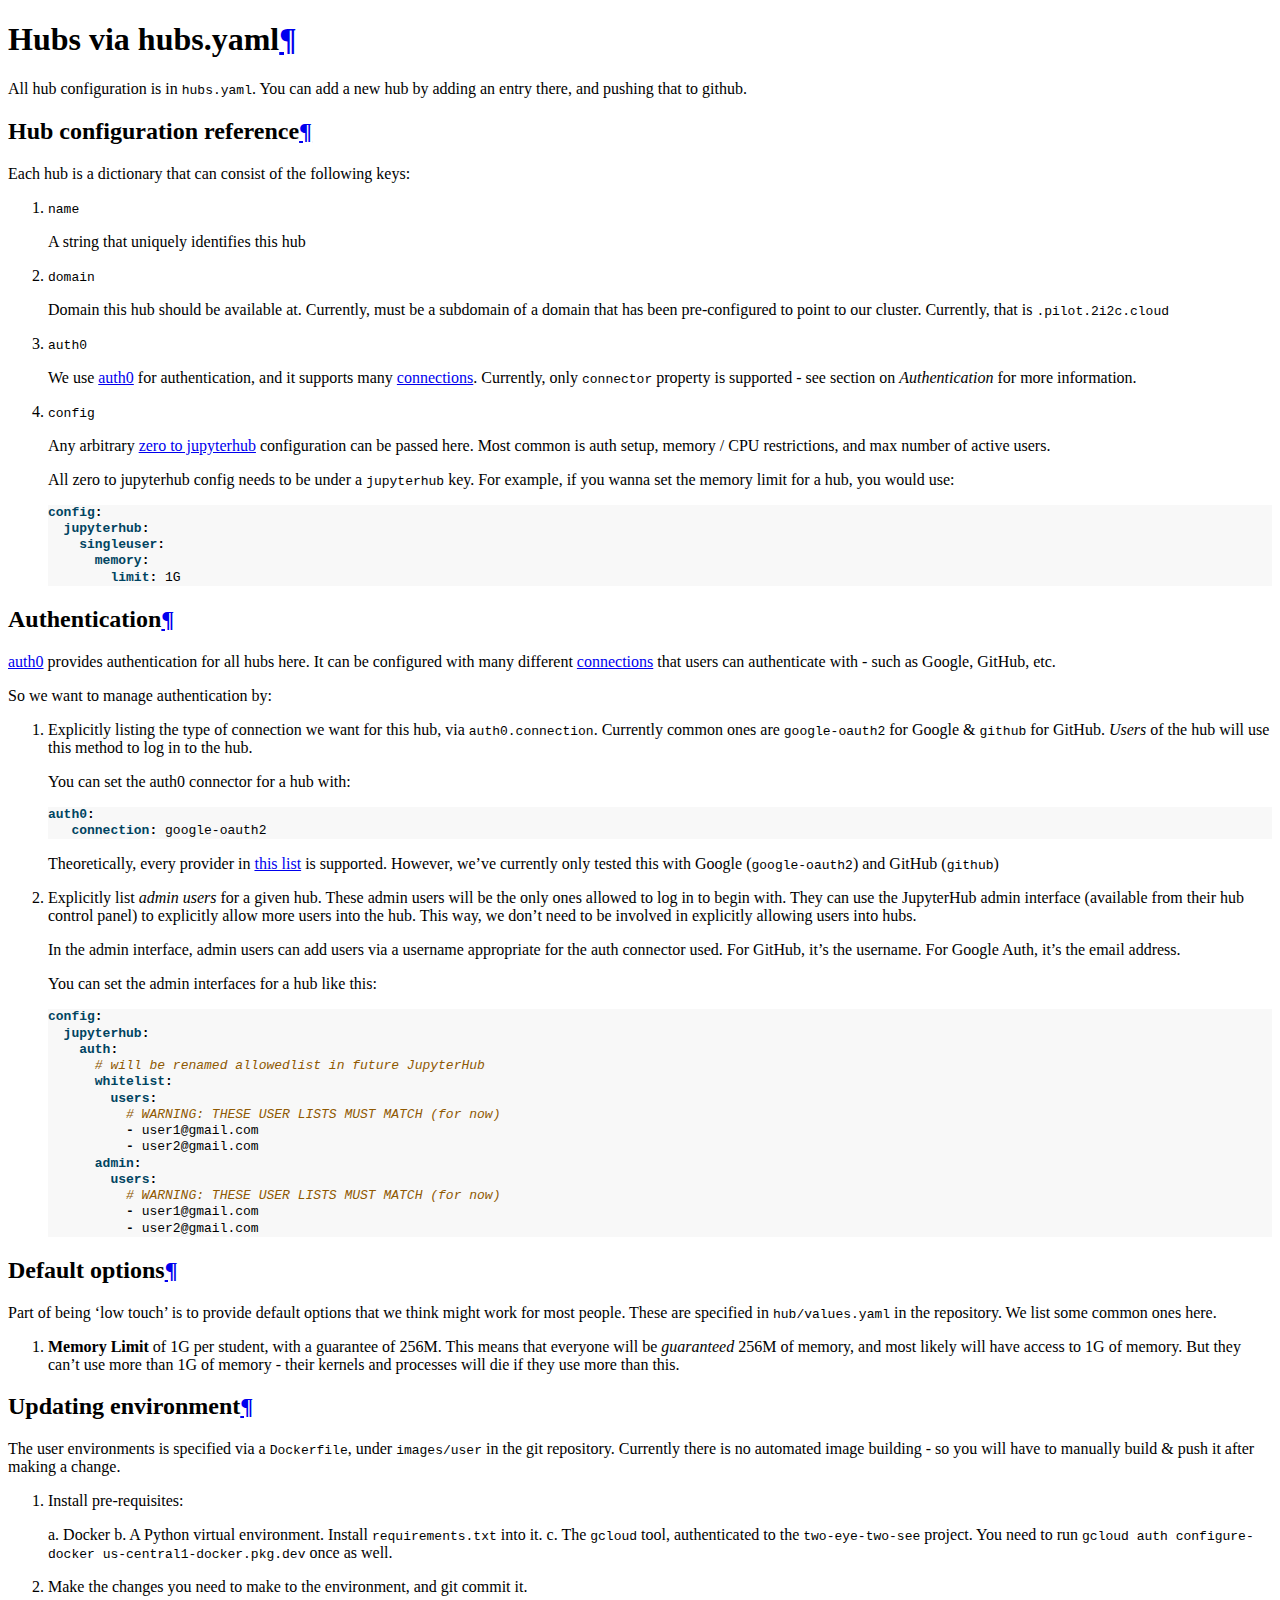
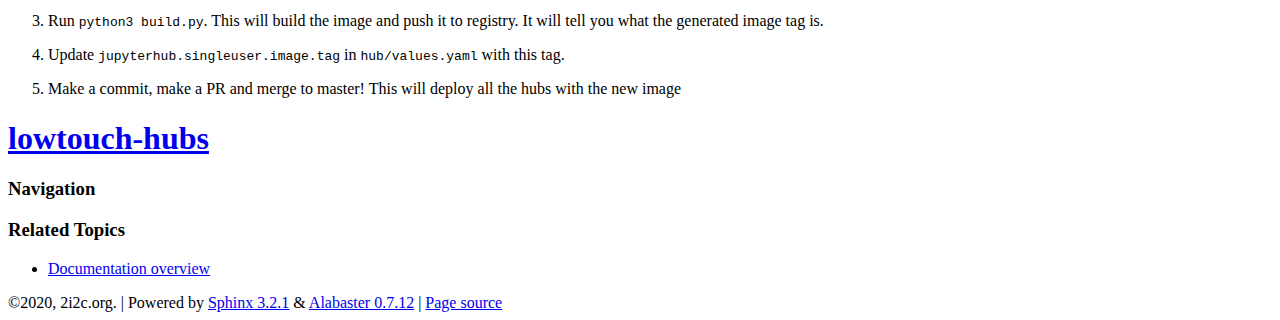
==== index.html @ 45036fdd "deploy: ce0a10397e820d3ce8f92bab0042ae8f79baddad" ====
<!DOCTYPE html>

<html>
  <head>
    <meta charset="utf-8" />
    <meta name="viewport" content="width=device-width, initial-scale=1.0" />
    <title>Hubs via hubs.yaml &#8212; lowtouch-hubs  documentation</title>
    <link rel="stylesheet" href="_static/alabaster.css" type="text/css" />
    <link rel="stylesheet" href="_static/pygments.css" type="text/css" />
    <script id="documentation_options" data-url_root="./" src="_static/documentation_options.js"></script>
    <script src="_static/jquery.js"></script>
    <script src="_static/underscore.js"></script>
    <script src="_static/doctools.js"></script>
    <script src="_static/language_data.js"></script>
    <link rel="index" title="Index" href="genindex.html" />
    <link rel="search" title="Search" href="search.html" />
   
  <link rel="stylesheet" href="_static/custom.css" type="text/css" />
  
  
  <meta name="viewport" content="width=device-width, initial-scale=0.9, maximum-scale=0.9" />

  </head><body>
  

    <div class="document">
      <div class="documentwrapper">
        <div class="bodywrapper">
          

          <div class="body" role="main">
            
  <div class="section" id="hubs-via-hubs-yaml">
<h1>Hubs via hubs.yaml<a class="headerlink" href="#hubs-via-hubs-yaml" title="Permalink to this headline">¶</a></h1>
<p>All hub configuration is in <code class="docutils literal notranslate"><span class="pre">hubs.yaml</span></code>. You can add a new hub by adding
an entry there, and pushing that to github.</p>
<div class="section" id="hub-configuration-reference">
<h2>Hub configuration reference<a class="headerlink" href="#hub-configuration-reference" title="Permalink to this headline">¶</a></h2>
<p>Each hub is a dictionary that can consist of the following keys:</p>
<ol>
<li><p><code class="docutils literal notranslate"><span class="pre">name</span></code></p>
<p>A string that uniquely identifies this hub</p>
</li>
<li><p><code class="docutils literal notranslate"><span class="pre">domain</span></code></p>
<p>Domain this hub should be available at. Currently, must be a subdomain
of a domain that has been pre-configured to point to our cluster. Currently,
that is <code class="docutils literal notranslate"><span class="pre">.pilot.2i2c.cloud</span></code></p>
</li>
<li><p><code class="docutils literal notranslate"><span class="pre">auth0</span></code></p>
<p>We use <a class="reference external" href="https://auth0.com/">auth0</a> for authentication, and it supports
many <a class="reference external" href="https://auth0.com/docs/identityproviders">connections</a>. Currently,
only <code class="docutils literal notranslate"><span class="pre">connector</span></code> property is supported - see section on <em>Authentication</em>
for more information.</p>
</li>
<li><p><code class="docutils literal notranslate"><span class="pre">config</span></code></p>
<p>Any arbitrary <a class="reference external" href="https://z2jh.jupyter.org">zero to jupyterhub</a> configuration
can be passed here. Most common is auth setup, memory / CPU restrictions,
and max number of active users.</p>
<p>All zero to jupyterhub config needs to be under a <code class="docutils literal notranslate"><span class="pre">jupyterhub</span></code> key. For example,
if you wanna set the memory limit for a hub, you would use:</p>
<div class="highlight-yaml notranslate"><div class="highlight"><pre><span></span><span class="nt">config</span><span class="p">:</span>
  <span class="nt">jupyterhub</span><span class="p">:</span>
    <span class="nt">singleuser</span><span class="p">:</span>
      <span class="nt">memory</span><span class="p">:</span>
        <span class="nt">limit</span><span class="p">:</span> <span class="l l-Scalar l-Scalar-Plain">1G</span>
</pre></div>
</div>
</li>
</ol>
</div>
<div class="section" id="authentication">
<h2>Authentication<a class="headerlink" href="#authentication" title="Permalink to this headline">¶</a></h2>
<p><a class="reference external" href="https://auth0.com">auth0</a> provides authentication for all hubs here. It can
be configured with many different <a class="reference external" href="https://auth0.com/docs/identityproviders">connections</a>
that users can authenticate with - such as Google, GitHub, etc.</p>
<p>So we want to manage authentication by:</p>
<ol>
<li><p>Explicitly listing the type of connection we want for this hub, via
<code class="docutils literal notranslate"><span class="pre">auth0.connection</span></code>. Currently common ones are <code class="docutils literal notranslate"><span class="pre">google-oauth2</span></code> for Google &amp;
<code class="docutils literal notranslate"><span class="pre">github</span></code> for GitHub. <em>Users</em> of the hub will use this method to log in to
the hub.</p>
<p>You can set the auth0 connector for a hub with:</p>
<div class="highlight-yaml notranslate"><div class="highlight"><pre><span></span><span class="nt">auth0</span><span class="p">:</span>
   <span class="nt">connection</span><span class="p">:</span> <span class="l l-Scalar l-Scalar-Plain">google-oauth2</span> 
</pre></div>
</div>
<p>Theoretically, every provider in <a class="reference external" href="https://auth0.com/docs/connections/identity-providers-social">this list</a>
is supported. However, we’ve currently only tested this with Google
(<code class="docutils literal notranslate"><span class="pre">google-oauth2</span></code>) and GitHub (<code class="docutils literal notranslate"><span class="pre">github</span></code>)</p>
</li>
<li><p>Explicitly list <em>admin users</em> for a given hub. These admin users will be the
only ones allowed to log in to begin with. They can use the JupyterHub
admin interface (available from their hub control panel) to explicitly allow
more users into the hub. This way, we don’t need to be involved in explicitly
allowing users into hubs.</p>
<p>In the admin interface, admin users can add users via a username appropriate
for the auth connector used. For GitHub, it’s the username. For Google Auth,
it’s the email address.</p>
<p>You can set the admin interfaces for a hub like this:</p>
<div class="highlight-yaml notranslate"><div class="highlight"><pre><span></span><span class="nt">config</span><span class="p">:</span>
  <span class="nt">jupyterhub</span><span class="p">:</span>
    <span class="nt">auth</span><span class="p">:</span>
      <span class="c1"># will be renamed allowedlist in future JupyterHub</span>
      <span class="nt">whitelist</span><span class="p">:</span>
        <span class="nt">users</span><span class="p">:</span>
          <span class="c1"># WARNING: THESE USER LISTS MUST MATCH (for now)</span>
          <span class="p p-Indicator">-</span> <span class="l l-Scalar l-Scalar-Plain">user1@gmail.com</span>
          <span class="p p-Indicator">-</span> <span class="l l-Scalar l-Scalar-Plain">user2@gmail.com</span>
      <span class="nt">admin</span><span class="p">:</span>
        <span class="nt">users</span><span class="p">:</span>
          <span class="c1"># WARNING: THESE USER LISTS MUST MATCH (for now)</span>
          <span class="p p-Indicator">-</span> <span class="l l-Scalar l-Scalar-Plain">user1@gmail.com</span>
          <span class="p p-Indicator">-</span> <span class="l l-Scalar l-Scalar-Plain">user2@gmail.com</span>
</pre></div>
</div>
</li>
</ol>
</div>
<div class="section" id="default-options">
<h2>Default options<a class="headerlink" href="#default-options" title="Permalink to this headline">¶</a></h2>
<p>Part of being ‘low touch’ is to provide default options that we think might
work for most people. These are specified in <code class="docutils literal notranslate"><span class="pre">hub/values.yaml</span></code> in the repository.
We list some common ones here.</p>
<ol class="simple">
<li><p><strong>Memory Limit</strong> of 1G per student, with a guarantee of 256M. This means that
everyone will be <em>guaranteed</em> 256M of memory, and most likely will have access
to 1G of memory. But they can’t use more than 1G of memory - their kernels and
processes will die if they use more than this.</p></li>
</ol>
</div>
<div class="section" id="updating-environment">
<h2>Updating environment<a class="headerlink" href="#updating-environment" title="Permalink to this headline">¶</a></h2>
<p>The user environments is specified via a <code class="docutils literal notranslate"><span class="pre">Dockerfile</span></code>, under <code class="docutils literal notranslate"><span class="pre">images/user</span></code> in
the git repository. Currently there is no automated image building - so you will
have to manually build &amp; push it after making a change.</p>
<ol>
<li><p>Install pre-requisites:</p>
<p>a. Docker
b. A Python virtual environment. Install <code class="docutils literal notranslate"><span class="pre">requirements.txt</span></code> into it.
c. The <code class="docutils literal notranslate"><span class="pre">gcloud</span></code> tool, authenticated to the <code class="docutils literal notranslate"><span class="pre">two-eye-two-see</span></code> project.
You need to run <code class="docutils literal notranslate"><span class="pre">gcloud</span> <span class="pre">auth</span> <span class="pre">configure-docker</span> <span class="pre">us-central1-docker.pkg.dev</span></code>
once as well.</p>
</li>
<li><p>Make the changes you need to make to the environment, and git commit it.</p></li>
<li><p>Run <code class="docutils literal notranslate"><span class="pre">python3</span> <span class="pre">build.py</span></code>. This will build the image and push it to registry.
It will tell you what the generated image tag is.</p></li>
<li><p>Update <code class="docutils literal notranslate"><span class="pre">jupyterhub.singleuser.image.tag</span></code> in <code class="docutils literal notranslate"><span class="pre">hub/values.yaml</span></code> with this tag.</p></li>
<li><p>Make a commit, make a PR and merge to master! This will deploy all the hubs
with the new image</p></li>
</ol>
</div>
</div>


          </div>
          
        </div>
      </div>
      <div class="sphinxsidebar" role="navigation" aria-label="main navigation">
        <div class="sphinxsidebarwrapper">
<h1 class="logo"><a href="#">lowtouch-hubs</a></h1>








<h3>Navigation</h3>

<div class="relations">
<h3>Related Topics</h3>
<ul>
  <li><a href="#">Documentation overview</a><ul>
  </ul></li>
</ul>
</div>
<div id="searchbox" style="display: none" role="search">
  <h3 id="searchlabel">Quick search</h3>
    <div class="searchformwrapper">
    <form class="search" action="search.html" method="get">
      <input type="text" name="q" aria-labelledby="searchlabel" />
      <input type="submit" value="Go" />
    </form>
    </div>
</div>
<script>$('#searchbox').show(0);</script>








        </div>
      </div>
      <div class="clearer"></div>
    </div>
    <div class="footer">
      &copy;2020, 2i2c.org.
      
      |
      Powered by <a href="http://sphinx-doc.org/">Sphinx 3.2.1</a>
      &amp; <a href="https://github.com/bitprophet/alabaster">Alabaster 0.7.12</a>
      
      |
      <a href="_sources/index.md.txt"
          rel="nofollow">Page source</a>
    </div>

    

    
  </body>
</html>
---- _static/pygments.css ----
pre { line-height: 125%; margin: 0; }
td.linenos pre { color: #000000; background-color: #f0f0f0; padding: 0 5px 0 5px; }
span.linenos { color: #000000; background-color: #f0f0f0; padding: 0 5px 0 5px; }
td.linenos pre.special { color: #000000; background-color: #ffffc0; padding: 0 5px 0 5px; }
span.linenos.special { color: #000000; background-color: #ffffc0; padding: 0 5px 0 5px; }
.highlight .hll { background-color: #ffffcc }
.highlight { background: #f8f8f8; }
.highlight .c { color: #8f5902; font-style: italic } /* Comment */
.highlight .err { color: #a40000; border: 1px solid #ef2929 } /* Error */
.highlight .g { color: #000000 } /* Generic */
.highlight .k { color: #004461; font-weight: bold } /* Keyword */
.highlight .l { color: #000000 } /* Literal */
.highlight .n { color: #000000 } /* Name */
.highlight .o { color: #582800 } /* Operator */
.highlight .x { color: #000000 } /* Other */
.highlight .p { color: #000000; font-weight: bold } /* Punctuation */
.highlight .ch { color: #8f5902; font-style: italic } /* Comment.Hashbang */
.highlight .cm { color: #8f5902; font-style: italic } /* Comment.Multiline */
.highlight .cp { color: #8f5902 } /* Comment.Preproc */
.highlight .cpf { color: #8f5902; font-style: italic } /* Comment.PreprocFile */
.highlight .c1 { color: #8f5902; font-style: italic } /* Comment.Single */
.highlight .cs { color: #8f5902; font-style: italic } /* Comment.Special */
.highlight .gd { color: #a40000 } /* Generic.Deleted */
.highlight .ge { color: #000000; font-style: italic } /* Generic.Emph */
.highlight .gr { color: #ef2929 } /* Generic.Error */
.highlight .gh { color: #000080; font-weight: bold } /* Generic.Heading */
.highlight .gi { color: #00A000 } /* Generic.Inserted */
.highlight .go { color: #888888 } /* Generic.Output */
.highlight .gp { color: #745334 } /* Generic.Prompt */
.highlight .gs { color: #000000; font-weight: bold } /* Generic.Strong */
.highlight .gu { color: #800080; font-weight: bold } /* Generic.Subheading */
.highlight .gt { color: #a40000; font-weight: bold } /* Generic.Traceback */
.highlight .kc { color: #004461; font-weight: bold } /* Keyword.Constant */
.highlight .kd { color: #004461; font-weight: bold } /* Keyword.Declaration */
.highlight .kn { color: #004461; font-weight: bold } /* Keyword.Namespace */
.highlight .kp { color: #004461; font-weight: bold } /* Keyword.Pseudo */
.highlight .kr { color: #004461; font-weight: bold } /* Keyword.Reserved */
.highlight .kt { color: #004461; font-weight: bold } /* Keyword.Type */
.highlight .ld { color: #000000 } /* Literal.Date */
.highlight .m { color: #990000 } /* Literal.Number */
.highlight .s { color: #4e9a06 } /* Literal.String */
.highlight .na { color: #c4a000 } /* Name.Attribute */
.highlight .nb { color: #004461 } /* Name.Builtin */
.highlight .nc { color: #000000 } /* Name.Class */
.highlight .no { color: #000000 } /* Name.Constant */
.highlight .nd { color: #888888 } /* Name.Decorator */
.highlight .ni { color: #ce5c00 } /* Name.Entity */
.highlight .ne { color: #cc0000; font-weight: bold } /* Name.Exception */
.highlight .nf { color: #000000 } /* Name.Function */
.highlight .nl { color: #f57900 } /* Name.Label */
.highlight .nn { color: #000000 } /* Name.Namespace */
.highlight .nx { color: #000000 } /* Name.Other */
.highlight .py { color: #000000 } /* Name.Property */
.highlight .nt { color: #004461; font-weight: bold } /* Name.Tag */
.highlight .nv { color: #000000 } /* Name.Variable */
.highlight .ow { color: #004461; font-weight: bold } /* Operator.Word */
.highlight .w { color: #f8f8f8; text-decoration: underline } /* Text.Whitespace */
.highlight .mb { color: #990000 } /* Literal.Number.Bin */
.highlight .mf { color: #990000 } /* Literal.Number.Float */
.highlight .mh { color: #990000 } /* Literal.Number.Hex */
.highlight .mi { color: #990000 } /* Literal.Number.Integer */
.highlight .mo { color: #990000 } /* Literal.Number.Oct */
.highlight .sa { color: #4e9a06 } /* Literal.String.Affix */
.highlight .sb { color: #4e9a06 } /* Literal.String.Backtick */
.highlight .sc { color: #4e9a06 } /* Literal.String.Char */
.highlight .dl { color: #4e9a06 } /* Literal.String.Delimiter */
.highlight .sd { color: #8f5902; font-style: italic } /* Literal.String.Doc */
.highlight .s2 { color: #4e9a06 } /* Literal.String.Double */
.highlight .se { color: #4e9a06 } /* Literal.String.Escape */
.highlight .sh { color: #4e9a06 } /* Literal.String.Heredoc */
.highlight .si { color: #4e9a06 } /* Literal.String.Interpol */
.highlight .sx { color: #4e9a06 } /* Literal.String.Other */
.highlight .sr { color: #4e9a06 } /* Literal.String.Regex */
.highlight .s1 { color: #4e9a06 } /* Literal.String.Single */
.highlight .ss { color: #4e9a06 } /* Literal.String.Symbol */
.highlight .bp { color: #3465a4 } /* Name.Builtin.Pseudo */
.highlight .fm { color: #000000 } /* Name.Function.Magic */
.highlight .vc { color: #000000 } /* Name.Variable.Class */
.highlight .vg { color: #000000 } /* Name.Variable.Global */
.highlight .vi { color: #000000 } /* Name.Variable.Instance */
.highlight .vm { color: #000000 } /* Name.Variable.Magic */
.highlight .il { color: #990000 } /* Literal.Number.Integer.Long */
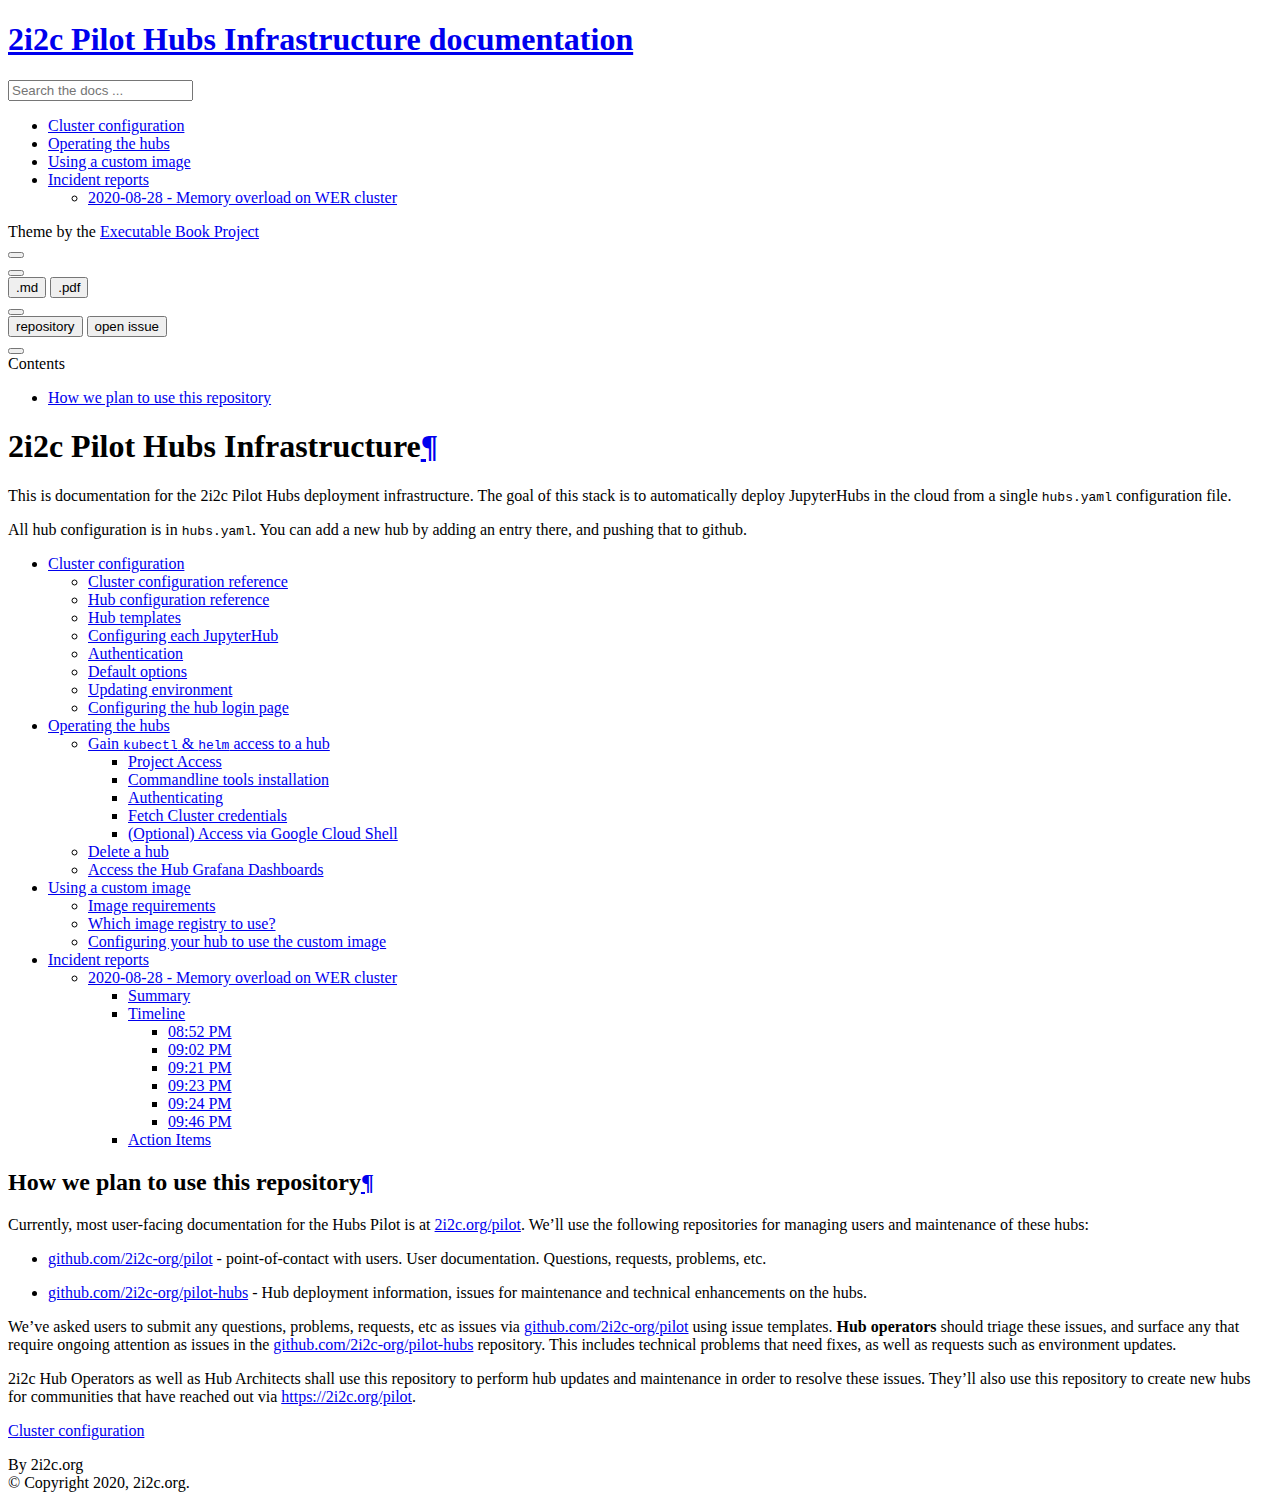
==== commit c31f71fa: "deploy: 0c3411e58b594dc70ce80d987c6ba9817c389775" ====
--- a/index.html
+++ b/index.html
@@ -5,213 +5,300 @@
   <head>
     <meta charset="utf-8" />
     <meta name="viewport" content="width=device-width, initial-scale=1.0" />
-    <title>Hubs via hubs.yaml &#8212; lowtouch-hubs  documentation</title>
-    <link rel="stylesheet" href="_static/alabaster.css" type="text/css" />
+    <title>2i2c Pilot Hubs Infrastructure &#8212; 2i2c Pilot Hubs Infrastructure  documentation</title>
+    
+  <link rel="stylesheet" href="_static/css/index.73d71520a4ca3b99cfee5594769eaaae.css">
+
+    
+  <link rel="stylesheet"
+    href="_static/vendor/fontawesome/5.13.0/css/all.min.css">
+  <link rel="preload" as="font" type="font/woff2" crossorigin
+    href="_static/vendor/fontawesome/5.13.0/webfonts/fa-solid-900.woff2">
+  <link rel="preload" as="font" type="font/woff2" crossorigin
+    href="_static/vendor/fontawesome/5.13.0/webfonts/fa-brands-400.woff2">
+
+    
+      
+  <link rel="stylesheet"
+    href="_static/vendor/open-sans_all/1.44.1/index.css">
+  <link rel="stylesheet"
+    href="_static/vendor/lato_latin-ext/1.44.1/index.css">
+
+    
     <link rel="stylesheet" href="_static/pygments.css" type="text/css" />
+    <link rel="stylesheet" href="_static/sphinx-book-theme.40e2e510f6b7d1648584402491bb10fe.css" type="text/css" />
+    <link rel="stylesheet" type="text/css" href="_static/panels-bootstrap.5fd3999ee7762ccc51105388f4a9d115.css" />
+    <link rel="stylesheet" type="text/css" href="_static/panels-main.c949a650a448cc0ae9fd3441c0e17fb0.css" />
+    <link rel="stylesheet" type="text/css" href="_static/panels-variables.06eb56fa6e07937060861dad626602ad.css" />
+    
+  <link rel="preload" as="script" href="_static/js/index.3da636dd464baa7582d2.js">
+
     <script id="documentation_options" data-url_root="./" src="_static/documentation_options.js"></script>
     <script src="_static/jquery.js"></script>
     <script src="_static/underscore.js"></script>
     <script src="_static/doctools.js"></script>
-    <script src="_static/language_data.js"></script>
+    <script src="_static/sphinx-book-theme.d31b09fe5c1d09cb49b26a786de4a05d.js"></script>
     <link rel="index" title="Index" href="genindex.html" />
     <link rel="search" title="Search" href="search.html" />
-   
-  <link rel="stylesheet" href="_static/custom.css" type="text/css" />
+    <link rel="next" title="Cluster configuration" href="configure.html" />
+
+    <meta name="viewport" content="width=device-width, initial-scale=1" />
+    <meta name="docsearch:language" content="en" />
+
+
+
+  </head>
+  <body data-spy="scroll" data-target="#bd-toc-nav" data-offset="80">
+    
+
+    <div class="container-xl">
+      <div class="row">
+          
+<div class="col-12 col-md-3 bd-sidebar site-navigation show" id="site-navigation">
+    
+        <div class="navbar-brand-box">
+<a class="navbar-brand text-wrap" href="#">
   
   
-  <meta name="viewport" content="width=device-width, initial-scale=0.9, maximum-scale=0.9" />
-
-  </head><body>
+  <h1 class="site-logo" id="site-title">2i2c Pilot Hubs Infrastructure  documentation</h1>
   
-
-    <div class="document">
-      <div class="documentwrapper">
-        <div class="bodywrapper">
+</a>
+</div><form class="bd-search d-flex align-items-center" action="search.html" method="get">
+  <i class="icon fas fa-search"></i>
+  <input type="search" class="form-control" name="q" id="search-input" placeholder="Search the docs ..." aria-label="Search the docs ..." autocomplete="off" >
+</form>
+<nav class="bd-links" id="bd-docs-nav" aria-label="Main navigation">
+    <ul class="nav sidenav_l1">
+ <li class="toctree-l1">
+  <a class="reference internal" href="configure.html">
+   Cluster configuration
+  </a>
+ </li>
+ <li class="toctree-l1">
+  <a class="reference internal" href="operate.html">
+   Operating the hubs
+  </a>
+ </li>
+ <li class="toctree-l1">
+  <a class="reference internal" href="custom-image.html">
+   Using a custom image
+  </a>
+ </li>
+ <li class="toctree-l1 collapsible-parent">
+  <a class="reference internal" href="incidents/index.html">
+   Incident reports
+  </a>
+  <ul class="collapse-ul">
+   <li class="toctree-l2">
+    <a class="reference internal" href="incidents/2020-10-28-memory-overload.html">
+     2020-08-28 - Memory overload on WER cluster
+    </a>
+   </li>
+  </ul>
+  <i class="fas fa-chevron-down">
+  </i>
+ </li>
+</ul>
+
+</nav> <!-- To handle the deprecated key -->
+
+<div class="navbar_extra_footer">
+  Theme by the <a href="https://ebp.jupyterbook.org">Executable Book Project</a>
+</div>
+
+</div>
+
+
           
 
-          <div class="body" role="main">
-            
-  <div class="section" id="hubs-via-hubs-yaml">
-<h1>Hubs via hubs.yaml<a class="headerlink" href="#hubs-via-hubs-yaml" title="Permalink to this headline">¶</a></h1>
+
+          
+<main class="col py-md-3 pl-md-4 bd-content overflow-auto" role="main">
+    
+    <div class="row topbar fixed-top container-xl">
+    <div class="col-12 col-md-3 bd-topbar-whitespace site-navigation show">
+    </div>
+    <div class="col pl-2 topbar-main">
+        
+        <button id="navbar-toggler" class="navbar-toggler ml-0" type="button" data-toggle="collapse"
+            data-toggle="tooltip" data-placement="bottom" data-target=".site-navigation" aria-controls="navbar-menu"
+            aria-expanded="true" aria-label="Toggle navigation" aria-controls="site-navigation"
+            title="Toggle navigation" data-toggle="tooltip" data-placement="left">
+            <i class="fas fa-bars"></i>
+            <i class="fas fa-arrow-left"></i>
+            <i class="fas fa-arrow-up"></i>
+        </button>
+        
+        
+<div class="dropdown-buttons-trigger">
+    <button id="dropdown-buttons-trigger" class="btn btn-secondary topbarbtn" aria-label="Download this page"><i
+            class="fas fa-download"></i></button>
+
+    <div class="dropdown-buttons">
+        <!-- ipynb file if we had a myst markdown file -->
+        
+        <!-- Download raw file -->
+        <a class="dropdown-buttons" href="_sources/index.md.txt"><button type="button"
+                class="btn btn-secondary topbarbtn" title="Download source file" data-toggle="tooltip"
+                data-placement="left">.md</button></a>
+        <!-- Download PDF via print -->
+        <button type="button" id="download-print" class="btn btn-secondary topbarbtn" title="Print to PDF"
+            onClick="window.print()" data-toggle="tooltip" data-placement="left">.pdf</button>
+    </div>
+</div>
+
+        <!-- Source interaction buttons -->
+
+<div class="dropdown-buttons-trigger">
+    <button id="dropdown-buttons-trigger" class="btn btn-secondary topbarbtn"
+        aria-label="Connect with source repository"><i class="fab fa-github"></i></button>
+    <div class="dropdown-buttons sourcebuttons">
+        <a class="repository-button"
+            href="https://github.com/2i2c-org/pilot-hubs"><button type="button" class="btn btn-secondary topbarbtn"
+                data-toggle="tooltip" data-placement="left" title="Source repository"><i
+                    class="fab fa-github"></i>repository</button></a>
+        <a class="issues-button"
+            href="https://github.com/2i2c-org/pilot-hubs/issues/new?title=Issue%20on%20page%20%2Findex.html&body=Your%20issue%20content%20here."><button
+                type="button" class="btn btn-secondary topbarbtn" data-toggle="tooltip" data-placement="left"
+                title="Open an issue"><i class="fas fa-lightbulb"></i>open issue</button></a>
+        
+    </div>
+</div>
+
+
+        <!-- Full screen (wrap in <a> to have style consistency -->
+        <a class="full-screen-button"><button type="button" class="btn btn-secondary topbarbtn" data-toggle="tooltip"
+                data-placement="bottom" onclick="toggleFullScreen()" aria-label="Fullscreen mode"
+                title="Fullscreen mode"><i
+                    class="fas fa-expand"></i></button></a>
+
+        <!-- Launch buttons -->
+
+    </div>
+
+    <!-- Table of contents -->
+    <div class="d-none d-md-block col-md-2 bd-toc show">
+        
+        <div class="tocsection onthispage pt-5 pb-3">
+            <i class="fas fa-list"></i> Contents
+        </div>
+        <nav id="bd-toc-nav">
+            <ul class="nav section-nav flex-column">
+ <li class="toc-h2 nav-item toc-entry">
+  <a class="reference internal nav-link" href="#how-we-plan-to-use-this-repository">
+   How we plan to use this repository
+  </a>
+ </li>
+</ul>
+
+        </nav>
+        
+    </div>
+</div>
+    <div id="main-content" class="row">
+        <div class="col-12 col-md-9 pl-md-3 pr-md-0">
+        
+              <div>
+                
+  <div class="section" id="i2c-pilot-hubs-infrastructure">
+<h1>2i2c Pilot Hubs Infrastructure<a class="headerlink" href="#i2c-pilot-hubs-infrastructure" title="Permalink to this headline">¶</a></h1>
+<p>This is documentation for the 2i2c Pilot Hubs deployment infrastructure. The goal of this stack is to automatically deploy JupyterHubs in the cloud from a single <code class="docutils literal notranslate"><span class="pre">hubs.yaml</span></code> configuration file.</p>
 <p>All hub configuration is in <code class="docutils literal notranslate"><span class="pre">hubs.yaml</span></code>. You can add a new hub by adding
 an entry there, and pushing that to github.</p>
-<div class="section" id="hub-configuration-reference">
-<h2>Hub configuration reference<a class="headerlink" href="#hub-configuration-reference" title="Permalink to this headline">¶</a></h2>
-<p>Each hub is a dictionary that can consist of the following keys:</p>
-<ol>
-<li><p><code class="docutils literal notranslate"><span class="pre">name</span></code></p>
-<p>A string that uniquely identifies this hub</p>
-</li>
-<li><p><code class="docutils literal notranslate"><span class="pre">domain</span></code></p>
-<p>Domain this hub should be available at. Currently, must be a subdomain
-of a domain that has been pre-configured to point to our cluster. Currently,
-that is <code class="docutils literal notranslate"><span class="pre">.pilot.2i2c.cloud</span></code></p>
-</li>
-<li><p><code class="docutils literal notranslate"><span class="pre">auth0</span></code></p>
-<p>We use <a class="reference external" href="https://auth0.com/">auth0</a> for authentication, and it supports
-many <a class="reference external" href="https://auth0.com/docs/identityproviders">connections</a>. Currently,
-only <code class="docutils literal notranslate"><span class="pre">connector</span></code> property is supported - see section on <em>Authentication</em>
-for more information.</p>
-</li>
-<li><p><code class="docutils literal notranslate"><span class="pre">config</span></code></p>
-<p>Any arbitrary <a class="reference external" href="https://z2jh.jupyter.org">zero to jupyterhub</a> configuration
-can be passed here. Most common is auth setup, memory / CPU restrictions,
-and max number of active users.</p>
-<p>All zero to jupyterhub config needs to be under a <code class="docutils literal notranslate"><span class="pre">jupyterhub</span></code> key. For example,
-if you wanna set the memory limit for a hub, you would use:</p>
-<div class="highlight-yaml notranslate"><div class="highlight"><pre><span></span><span class="nt">config</span><span class="p">:</span>
-  <span class="nt">jupyterhub</span><span class="p">:</span>
-    <span class="nt">singleuser</span><span class="p">:</span>
-      <span class="nt">memory</span><span class="p">:</span>
-        <span class="nt">limit</span><span class="p">:</span> <span class="l l-Scalar l-Scalar-Plain">1G</span>
-</pre></div>
-</div>
-</li>
-</ol>
-</div>
-<div class="section" id="authentication">
-<h2>Authentication<a class="headerlink" href="#authentication" title="Permalink to this headline">¶</a></h2>
-<p><a class="reference external" href="https://auth0.com">auth0</a> provides authentication for all hubs here. It can
-be configured with many different <a class="reference external" href="https://auth0.com/docs/identityproviders">connections</a>
-that users can authenticate with - such as Google, GitHub, etc.</p>
-<p>So we want to manage authentication by:</p>
-<ol>
-<li><p>Explicitly listing the type of connection we want for this hub, via
-<code class="docutils literal notranslate"><span class="pre">auth0.connection</span></code>. Currently common ones are <code class="docutils literal notranslate"><span class="pre">google-oauth2</span></code> for Google &amp;
-<code class="docutils literal notranslate"><span class="pre">github</span></code> for GitHub. <em>Users</em> of the hub will use this method to log in to
-the hub.</p>
-<p>You can set the auth0 connector for a hub with:</p>
-<div class="highlight-yaml notranslate"><div class="highlight"><pre><span></span><span class="nt">auth0</span><span class="p">:</span>
-   <span class="nt">connection</span><span class="p">:</span> <span class="l l-Scalar l-Scalar-Plain">google-oauth2</span> 
-</pre></div>
-</div>
-<p>Theoretically, every provider in <a class="reference external" href="https://auth0.com/docs/connections/identity-providers-social">this list</a>
-is supported. However, we’ve currently only tested this with Google
-(<code class="docutils literal notranslate"><span class="pre">google-oauth2</span></code>) and GitHub (<code class="docutils literal notranslate"><span class="pre">github</span></code>)</p>
-</li>
-<li><p>Explicitly list <em>admin users</em> for a given hub. These admin users will be the
-only ones allowed to log in to begin with. They can use the JupyterHub
-admin interface (available from their hub control panel) to explicitly allow
-more users into the hub. This way, we don’t need to be involved in explicitly
-allowing users into hubs.</p>
-<p>In the admin interface, admin users can add users via a username appropriate
-for the auth connector used. For GitHub, it’s the username. For Google Auth,
-it’s the email address.</p>
-<p>You can set the admin interfaces for a hub like this:</p>
-<div class="highlight-yaml notranslate"><div class="highlight"><pre><span></span><span class="nt">config</span><span class="p">:</span>
-  <span class="nt">jupyterhub</span><span class="p">:</span>
-    <span class="nt">auth</span><span class="p">:</span>
-      <span class="c1"># will be renamed allowedlist in future JupyterHub</span>
-      <span class="nt">whitelist</span><span class="p">:</span>
-        <span class="nt">users</span><span class="p">:</span>
-          <span class="c1"># WARNING: THESE USER LISTS MUST MATCH (for now)</span>
-          <span class="p p-Indicator">-</span> <span class="l l-Scalar l-Scalar-Plain">user1@gmail.com</span>
-          <span class="p p-Indicator">-</span> <span class="l l-Scalar l-Scalar-Plain">user2@gmail.com</span>
-      <span class="nt">admin</span><span class="p">:</span>
-        <span class="nt">users</span><span class="p">:</span>
-          <span class="c1"># WARNING: THESE USER LISTS MUST MATCH (for now)</span>
-          <span class="p p-Indicator">-</span> <span class="l l-Scalar l-Scalar-Plain">user1@gmail.com</span>
-          <span class="p p-Indicator">-</span> <span class="l l-Scalar l-Scalar-Plain">user2@gmail.com</span>
-</pre></div>
-</div>
-</li>
-</ol>
-</div>
-<div class="section" id="default-options">
-<h2>Default options<a class="headerlink" href="#default-options" title="Permalink to this headline">¶</a></h2>
-<p>Part of being ‘low touch’ is to provide default options that we think might
-work for most people. These are specified in <code class="docutils literal notranslate"><span class="pre">hub/values.yaml</span></code> in the repository.
-We list some common ones here.</p>
-<ol class="simple">
-<li><p><strong>Memory Limit</strong> of 1G per student, with a guarantee of 256M. This means that
-everyone will be <em>guaranteed</em> 256M of memory, and most likely will have access
-to 1G of memory. But they can’t use more than 1G of memory - their kernels and
-processes will die if they use more than this.</p></li>
-</ol>
-</div>
-<div class="section" id="updating-environment">
-<h2>Updating environment<a class="headerlink" href="#updating-environment" title="Permalink to this headline">¶</a></h2>
-<p>The user environments is specified via a <code class="docutils literal notranslate"><span class="pre">Dockerfile</span></code>, under <code class="docutils literal notranslate"><span class="pre">images/user</span></code> in
-the git repository. Currently there is no automated image building - so you will
-have to manually build &amp; push it after making a change.</p>
-<ol>
-<li><p>Install pre-requisites:</p>
-<p>a. Docker
-b. A Python virtual environment. Install <code class="docutils literal notranslate"><span class="pre">requirements.txt</span></code> into it.
-c. The <code class="docutils literal notranslate"><span class="pre">gcloud</span></code> tool, authenticated to the <code class="docutils literal notranslate"><span class="pre">two-eye-two-see</span></code> project.
-You need to run <code class="docutils literal notranslate"><span class="pre">gcloud</span> <span class="pre">auth</span> <span class="pre">configure-docker</span> <span class="pre">us-central1-docker.pkg.dev</span></code>
-once as well.</p>
-</li>
-<li><p>Make the changes you need to make to the environment, and git commit it.</p></li>
-<li><p>Run <code class="docutils literal notranslate"><span class="pre">python3</span> <span class="pre">build.py</span></code>. This will build the image and push it to registry.
-It will tell you what the generated image tag is.</p></li>
-<li><p>Update <code class="docutils literal notranslate"><span class="pre">jupyterhub.singleuser.image.tag</span></code> in <code class="docutils literal notranslate"><span class="pre">hub/values.yaml</span></code> with this tag.</p></li>
-<li><p>Make a commit, make a PR and merge to master! This will deploy all the hubs
-with the new image</p></li>
-</ol>
-</div>
-</div>
-
-
-          </div>
-          
+<div class="toctree-wrapper compound">
+<ul>
+<li class="toctree-l1"><a class="reference internal" href="configure.html">Cluster configuration</a><ul>
+<li class="toctree-l2"><a class="reference internal" href="configure.html#cluster-configuration-reference">Cluster configuration reference</a></li>
+<li class="toctree-l2"><a class="reference internal" href="configure.html#hub-configuration-reference">Hub configuration reference</a></li>
+<li class="toctree-l2"><a class="reference internal" href="configure.html#hub-templates">Hub templates</a></li>
+<li class="toctree-l2"><a class="reference internal" href="configure.html#configuring-each-jupyterhub">Configuring each JupyterHub</a></li>
+<li class="toctree-l2"><a class="reference internal" href="configure.html#authentication">Authentication</a></li>
+<li class="toctree-l2"><a class="reference internal" href="configure.html#default-options">Default options</a></li>
+<li class="toctree-l2"><a class="reference internal" href="configure.html#updating-environment">Updating environment</a></li>
+<li class="toctree-l2"><a class="reference internal" href="configure.html#configuring-the-hub-login-page">Configuring the hub login page</a></li>
+</ul>
+</li>
+<li class="toctree-l1"><a class="reference internal" href="operate.html">Operating the hubs</a><ul>
+<li class="toctree-l2"><a class="reference internal" href="operate.html#gain-kubectl-helm-access-to-a-hub">Gain <code class="docutils literal notranslate"><span class="pre">kubectl</span></code> &amp; <code class="docutils literal notranslate"><span class="pre">helm</span></code> access to a hub</a><ul>
+<li class="toctree-l3"><a class="reference internal" href="operate.html#project-access">Project Access</a></li>
+<li class="toctree-l3"><a class="reference internal" href="operate.html#commandline-tools-installation">Commandline tools installation</a></li>
+<li class="toctree-l3"><a class="reference internal" href="operate.html#authenticating">Authenticating</a></li>
+<li class="toctree-l3"><a class="reference internal" href="operate.html#fetch-cluster-credentials">Fetch Cluster credentials</a></li>
+<li class="toctree-l3"><a class="reference internal" href="operate.html#optional-access-via-google-cloud-shell">(Optional) Access via Google Cloud Shell</a></li>
+</ul>
+</li>
+<li class="toctree-l2"><a class="reference internal" href="operate.html#delete-a-hub">Delete a hub</a></li>
+<li class="toctree-l2"><a class="reference internal" href="operate.html#access-the-hub-grafana-dashboards">Access the Hub Grafana Dashboards</a></li>
+</ul>
+</li>
+<li class="toctree-l1"><a class="reference internal" href="custom-image.html">Using a custom image</a><ul>
+<li class="toctree-l2"><a class="reference internal" href="custom-image.html#image-requirements">Image requirements</a></li>
+<li class="toctree-l2"><a class="reference internal" href="custom-image.html#which-image-registry-to-use">Which image registry to use?</a></li>
+<li class="toctree-l2"><a class="reference internal" href="custom-image.html#configuring-your-hub-to-use-the-custom-image">Configuring your hub to use the custom image</a></li>
+</ul>
+</li>
+<li class="toctree-l1"><a class="reference internal" href="incidents/index.html">Incident reports</a><ul>
+<li class="toctree-l2"><a class="reference internal" href="incidents/2020-10-28-memory-overload.html">2020-08-28 - Memory overload on WER cluster</a><ul>
+<li class="toctree-l3"><a class="reference internal" href="incidents/2020-10-28-memory-overload.html#summary">Summary</a></li>
+<li class="toctree-l3"><a class="reference internal" href="incidents/2020-10-28-memory-overload.html#timeline">Timeline</a><ul>
+<li class="toctree-l4"><a class="reference internal" href="incidents/2020-10-28-memory-overload.html#pm">08:52 PM</a></li>
+<li class="toctree-l4"><a class="reference internal" href="incidents/2020-10-28-memory-overload.html#id1">09:02 PM</a></li>
+<li class="toctree-l4"><a class="reference internal" href="incidents/2020-10-28-memory-overload.html#id2">09:21 PM</a></li>
+<li class="toctree-l4"><a class="reference internal" href="incidents/2020-10-28-memory-overload.html#id3">09:23 PM</a></li>
+<li class="toctree-l4"><a class="reference internal" href="incidents/2020-10-28-memory-overload.html#id4">09:24 PM</a></li>
+<li class="toctree-l4"><a class="reference internal" href="incidents/2020-10-28-memory-overload.html#id5">09:46 PM</a></li>
+</ul>
+</li>
+<li class="toctree-l3"><a class="reference internal" href="incidents/2020-10-28-memory-overload.html#action-items">Action Items</a></li>
+</ul>
+</li>
+</ul>
+</li>
+</ul>
+</div>
+<div class="section" id="how-we-plan-to-use-this-repository">
+<h2>How we plan to use this repository<a class="headerlink" href="#how-we-plan-to-use-this-repository" title="Permalink to this headline">¶</a></h2>
+<p>Currently, most user-facing documentation for the Hubs Pilot is at <a class="reference external" href="https://2i2c.org/pilot/">2i2c.org/pilot</a>. We’ll use the following repositories for managing users and maintenance of these hubs:</p>
+<ul class="simple">
+<li><p><a class="reference external" href="https://github.com/2i2c-org/pilot">github.com/2i2c-org/pilot</a> - point-of-contact with users. User documentation. Questions, requests, problems, etc.</p></li>
+<li><p><a class="reference external" href="https://github.com/2i2c-org/pilot-hubs">github.com/2i2c-org/pilot-hubs</a> - Hub deployment information, issues for maintenance and technical enhancements on the hubs.</p></li>
+</ul>
+<p>We’ve asked users to submit any questions, problems, requests, etc as issues via <a class="reference external" href="https://github.com/2i2c-org/pilot">github.com/2i2c-org/pilot</a> using issue templates. <strong>Hub operators</strong> should triage these issues, and surface any that require ongoing attention as issues in the <a class="reference external" href="https://github.com/2i2c-org/pilot-hubs">github.com/2i2c-org/pilot-hubs</a> repository. This includes technical problems that need fixes, as well as requests such as environment updates.</p>
+<p>2i2c Hub Operators as well as Hub Architects shall use this repository to perform hub updates and maintenance in order to resolve these issues. They’ll also use this repository to create new hubs for communities that have reached out via <a class="reference external" href="https://2i2c.org/pilot">https://2i2c.org/pilot</a>.</p>
+</div>
+</div>
+
+
+              </div>
+              
         </div>
+    </div>
+    
+    
+    <div class='prev-next-bottom'>
+        
+    <a class='right-next' id="next-link" href="configure.html" title="next page">Cluster configuration</a>
+
+    </div>
+    <footer class="footer mt-5 mt-md-0">
+    <div class="container">
+      <p>
+        
+          By 2i2c.org<br/>
+        
+            &copy; Copyright 2020, 2i2c.org.<br/>
+      </p>
+    </div>
+  </footer>
+</main>
+
+
       </div>
-      <div class="sphinxsidebar" role="navigation" aria-label="main navigation">
-        <div class="sphinxsidebarwrapper">
-<h1 class="logo"><a href="#">lowtouch-hubs</a></h1>
-
-
-
-
-
-
-
-
-<h3>Navigation</h3>
-
-<div class="relations">
-<h3>Related Topics</h3>
-<ul>
-  <li><a href="#">Documentation overview</a><ul>
-  </ul></li>
-</ul>
-</div>
-<div id="searchbox" style="display: none" role="search">
-  <h3 id="searchlabel">Quick search</h3>
-    <div class="searchformwrapper">
-    <form class="search" action="search.html" method="get">
-      <input type="text" name="q" aria-labelledby="searchlabel" />
-      <input type="submit" value="Go" />
-    </form>
-    </div>
-</div>
-<script>$('#searchbox').show(0);</script>
-
-
-
-
-
-
-
-
-        </div>
-      </div>
-      <div class="clearer"></div>
-    </div>
-    <div class="footer">
-      &copy;2020, 2i2c.org.
-      
-      |
-      Powered by <a href="http://sphinx-doc.org/">Sphinx 3.2.1</a>
-      &amp; <a href="https://github.com/bitprophet/alabaster">Alabaster 0.7.12</a>
-      
-      |
-      <a href="_sources/index.md.txt"
-          rel="nofollow">Page source</a>
-    </div>
-
-    
+    </div>
+
+    
+  <script src="_static/js/index.3da636dd464baa7582d2.js"></script>
+
 
     
   </body>
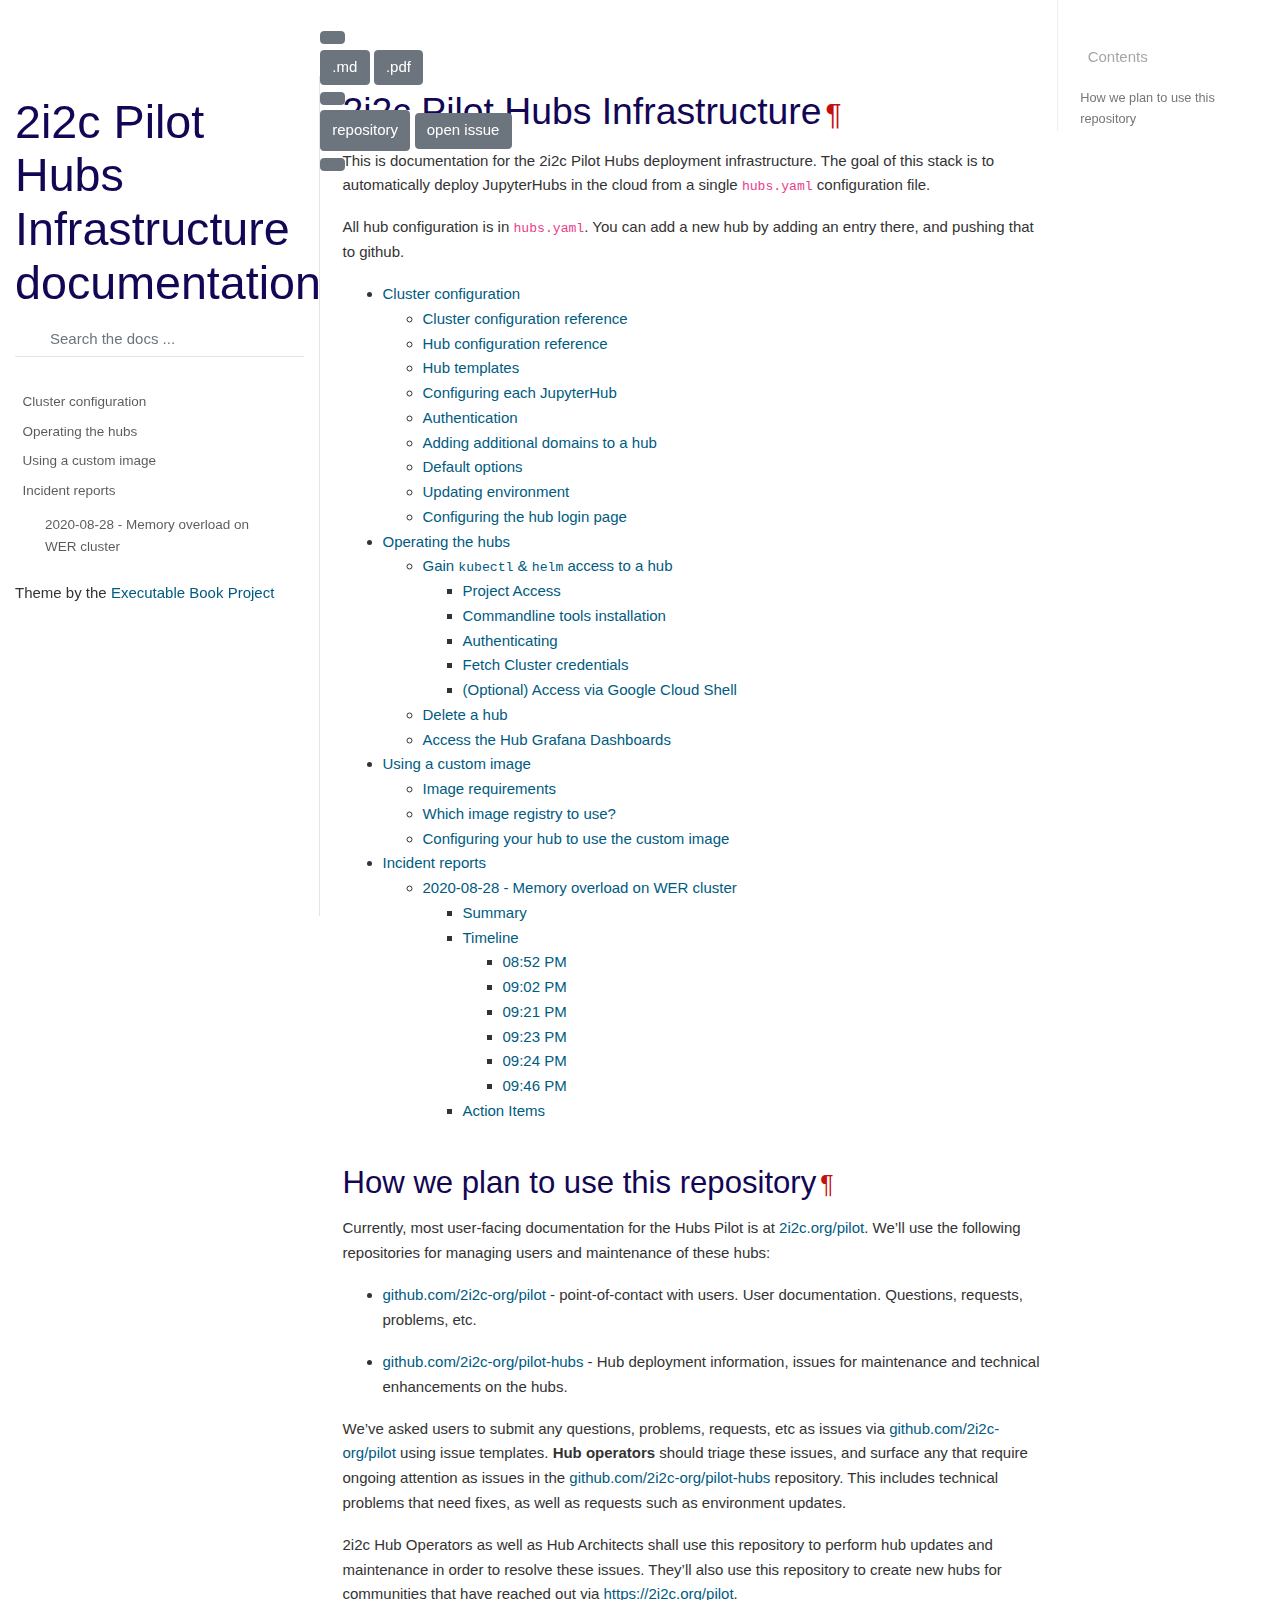
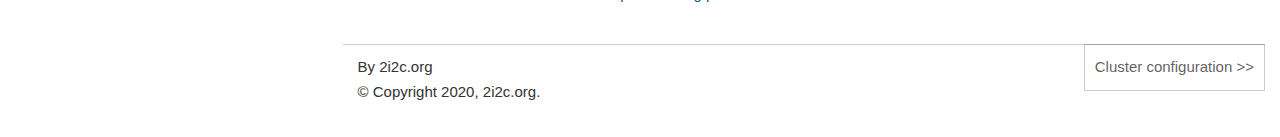
==== commit eb477574: "deploy: 2db58b367b67ca3ed7e4047561b5274170b0e0ea" ====
--- a/index.html
+++ b/index.html
@@ -7,7 +7,7 @@
     <meta name="viewport" content="width=device-width, initial-scale=1.0" />
     <title>2i2c Pilot Hubs Infrastructure &#8212; 2i2c Pilot Hubs Infrastructure  documentation</title>
     
-  <link rel="stylesheet" href="_static/css/index.73d71520a4ca3b99cfee5594769eaaae.css">
+  <link rel="stylesheet" href="_static/css/index.f658d18f9b420779cfdf24aa0a7e2d77.css">
 
     
   <link rel="stylesheet"
@@ -27,11 +27,11 @@
     
     <link rel="stylesheet" href="_static/pygments.css" type="text/css" />
     <link rel="stylesheet" href="_static/sphinx-book-theme.40e2e510f6b7d1648584402491bb10fe.css" type="text/css" />
+    <link rel="stylesheet" type="text/css" href="_static/panels-main.c949a650a448cc0ae9fd3441c0e17fb0.css" />
     <link rel="stylesheet" type="text/css" href="_static/panels-bootstrap.5fd3999ee7762ccc51105388f4a9d115.css" />
-    <link rel="stylesheet" type="text/css" href="_static/panels-main.c949a650a448cc0ae9fd3441c0e17fb0.css" />
     <link rel="stylesheet" type="text/css" href="_static/panels-variables.06eb56fa6e07937060861dad626602ad.css" />
     
-  <link rel="preload" as="script" href="_static/js/index.3da636dd464baa7582d2.js">
+  <link rel="preload" as="script" href="_static/js/index.d3f166471bb80abb5163.js">
 
     <script id="documentation_options" data-url_root="./" src="_static/documentation_options.js"></script>
     <script src="_static/jquery.js"></script>
@@ -213,6 +213,7 @@
 <li class="toctree-l2"><a class="reference internal" href="configure.html#hub-templates">Hub templates</a></li>
 <li class="toctree-l2"><a class="reference internal" href="configure.html#configuring-each-jupyterhub">Configuring each JupyterHub</a></li>
 <li class="toctree-l2"><a class="reference internal" href="configure.html#authentication">Authentication</a></li>
+<li class="toctree-l2"><a class="reference internal" href="configure.html#adding-additional-domains-to-a-hub">Adding additional domains to a hub</a></li>
 <li class="toctree-l2"><a class="reference internal" href="configure.html#default-options">Default options</a></li>
 <li class="toctree-l2"><a class="reference internal" href="configure.html#updating-environment">Updating environment</a></li>
 <li class="toctree-l2"><a class="reference internal" href="configure.html#configuring-the-hub-login-page">Configuring the hub login page</a></li>
@@ -297,7 +298,7 @@
     </div>
 
     
-  <script src="_static/js/index.3da636dd464baa7582d2.js"></script>
+  <script src="_static/js/index.d3f166471bb80abb5163.js"></script>
 
 
     
--- a/_static/pygments.css
+++ b/_static/pygments.css
@@ -1,22 +1,22 @@
-pre { line-height: 125%; margin: 0; }
-td.linenos pre { color: #000000; background-color: #f0f0f0; padding: 0 5px 0 5px; }
-span.linenos { color: #000000; background-color: #f0f0f0; padding: 0 5px 0 5px; }
-td.linenos pre.special { color: #000000; background-color: #ffffc0; padding: 0 5px 0 5px; }
-span.linenos.special { color: #000000; background-color: #ffffc0; padding: 0 5px 0 5px; }
+pre { line-height: 125%; }
+td.linenos .normal { color: inherit; background-color: transparent; padding-left: 5px; padding-right: 5px; }
+span.linenos { color: inherit; background-color: transparent; padding-left: 5px; padding-right: 5px; }
+td.linenos .special { color: #000000; background-color: #ffffc0; padding-left: 5px; padding-right: 5px; }
+span.linenos.special { color: #000000; background-color: #ffffc0; padding-left: 5px; padding-right: 5px; }
 .highlight .hll { background-color: #ffffcc }
 .highlight { background: #f8f8f8; }
 .highlight .c { color: #8f5902; font-style: italic } /* Comment */
 .highlight .err { color: #a40000; border: 1px solid #ef2929 } /* Error */
 .highlight .g { color: #000000 } /* Generic */
-.highlight .k { color: #004461; font-weight: bold } /* Keyword */
+.highlight .k { color: #204a87; font-weight: bold } /* Keyword */
 .highlight .l { color: #000000 } /* Literal */
 .highlight .n { color: #000000 } /* Name */
-.highlight .o { color: #582800 } /* Operator */
+.highlight .o { color: #ce5c00; font-weight: bold } /* Operator */
 .highlight .x { color: #000000 } /* Other */
 .highlight .p { color: #000000; font-weight: bold } /* Punctuation */
 .highlight .ch { color: #8f5902; font-style: italic } /* Comment.Hashbang */
 .highlight .cm { color: #8f5902; font-style: italic } /* Comment.Multiline */
-.highlight .cp { color: #8f5902 } /* Comment.Preproc */
+.highlight .cp { color: #8f5902; font-style: italic } /* Comment.Preproc */
 .highlight .cpf { color: #8f5902; font-style: italic } /* Comment.PreprocFile */
 .highlight .c1 { color: #8f5902; font-style: italic } /* Comment.Single */
 .highlight .cs { color: #8f5902; font-style: italic } /* Comment.Special */
@@ -25,25 +25,25 @@
 .highlight .gr { color: #ef2929 } /* Generic.Error */
 .highlight .gh { color: #000080; font-weight: bold } /* Generic.Heading */
 .highlight .gi { color: #00A000 } /* Generic.Inserted */
-.highlight .go { color: #888888 } /* Generic.Output */
-.highlight .gp { color: #745334 } /* Generic.Prompt */
+.highlight .go { color: #000000; font-style: italic } /* Generic.Output */
+.highlight .gp { color: #8f5902 } /* Generic.Prompt */
 .highlight .gs { color: #000000; font-weight: bold } /* Generic.Strong */
 .highlight .gu { color: #800080; font-weight: bold } /* Generic.Subheading */
 .highlight .gt { color: #a40000; font-weight: bold } /* Generic.Traceback */
-.highlight .kc { color: #004461; font-weight: bold } /* Keyword.Constant */
-.highlight .kd { color: #004461; font-weight: bold } /* Keyword.Declaration */
-.highlight .kn { color: #004461; font-weight: bold } /* Keyword.Namespace */
-.highlight .kp { color: #004461; font-weight: bold } /* Keyword.Pseudo */
-.highlight .kr { color: #004461; font-weight: bold } /* Keyword.Reserved */
-.highlight .kt { color: #004461; font-weight: bold } /* Keyword.Type */
+.highlight .kc { color: #204a87; font-weight: bold } /* Keyword.Constant */
+.highlight .kd { color: #204a87; font-weight: bold } /* Keyword.Declaration */
+.highlight .kn { color: #204a87; font-weight: bold } /* Keyword.Namespace */
+.highlight .kp { color: #204a87; font-weight: bold } /* Keyword.Pseudo */
+.highlight .kr { color: #204a87; font-weight: bold } /* Keyword.Reserved */
+.highlight .kt { color: #204a87; font-weight: bold } /* Keyword.Type */
 .highlight .ld { color: #000000 } /* Literal.Date */
-.highlight .m { color: #990000 } /* Literal.Number */
+.highlight .m { color: #0000cf; font-weight: bold } /* Literal.Number */
 .highlight .s { color: #4e9a06 } /* Literal.String */
 .highlight .na { color: #c4a000 } /* Name.Attribute */
-.highlight .nb { color: #004461 } /* Name.Builtin */
+.highlight .nb { color: #204a87 } /* Name.Builtin */
 .highlight .nc { color: #000000 } /* Name.Class */
 .highlight .no { color: #000000 } /* Name.Constant */
-.highlight .nd { color: #888888 } /* Name.Decorator */
+.highlight .nd { color: #5c35cc; font-weight: bold } /* Name.Decorator */
 .highlight .ni { color: #ce5c00 } /* Name.Entity */
 .highlight .ne { color: #cc0000; font-weight: bold } /* Name.Exception */
 .highlight .nf { color: #000000 } /* Name.Function */
@@ -51,15 +51,15 @@
 .highlight .nn { color: #000000 } /* Name.Namespace */
 .highlight .nx { color: #000000 } /* Name.Other */
 .highlight .py { color: #000000 } /* Name.Property */
-.highlight .nt { color: #004461; font-weight: bold } /* Name.Tag */
+.highlight .nt { color: #204a87; font-weight: bold } /* Name.Tag */
 .highlight .nv { color: #000000 } /* Name.Variable */
-.highlight .ow { color: #004461; font-weight: bold } /* Operator.Word */
+.highlight .ow { color: #204a87; font-weight: bold } /* Operator.Word */
 .highlight .w { color: #f8f8f8; text-decoration: underline } /* Text.Whitespace */
-.highlight .mb { color: #990000 } /* Literal.Number.Bin */
-.highlight .mf { color: #990000 } /* Literal.Number.Float */
-.highlight .mh { color: #990000 } /* Literal.Number.Hex */
-.highlight .mi { color: #990000 } /* Literal.Number.Integer */
-.highlight .mo { color: #990000 } /* Literal.Number.Oct */
+.highlight .mb { color: #0000cf; font-weight: bold } /* Literal.Number.Bin */
+.highlight .mf { color: #0000cf; font-weight: bold } /* Literal.Number.Float */
+.highlight .mh { color: #0000cf; font-weight: bold } /* Literal.Number.Hex */
+.highlight .mi { color: #0000cf; font-weight: bold } /* Literal.Number.Integer */
+.highlight .mo { color: #0000cf; font-weight: bold } /* Literal.Number.Oct */
 .highlight .sa { color: #4e9a06 } /* Literal.String.Affix */
 .highlight .sb { color: #4e9a06 } /* Literal.String.Backtick */
 .highlight .sc { color: #4e9a06 } /* Literal.String.Char */
@@ -79,4 +79,4 @@
 .highlight .vg { color: #000000 } /* Name.Variable.Global */
 .highlight .vi { color: #000000 } /* Name.Variable.Instance */
 .highlight .vm { color: #000000 } /* Name.Variable.Magic */
-.highlight .il { color: #990000 } /* Literal.Number.Integer.Long */+.highlight .il { color: #0000cf; font-weight: bold } /* Literal.Number.Integer.Long */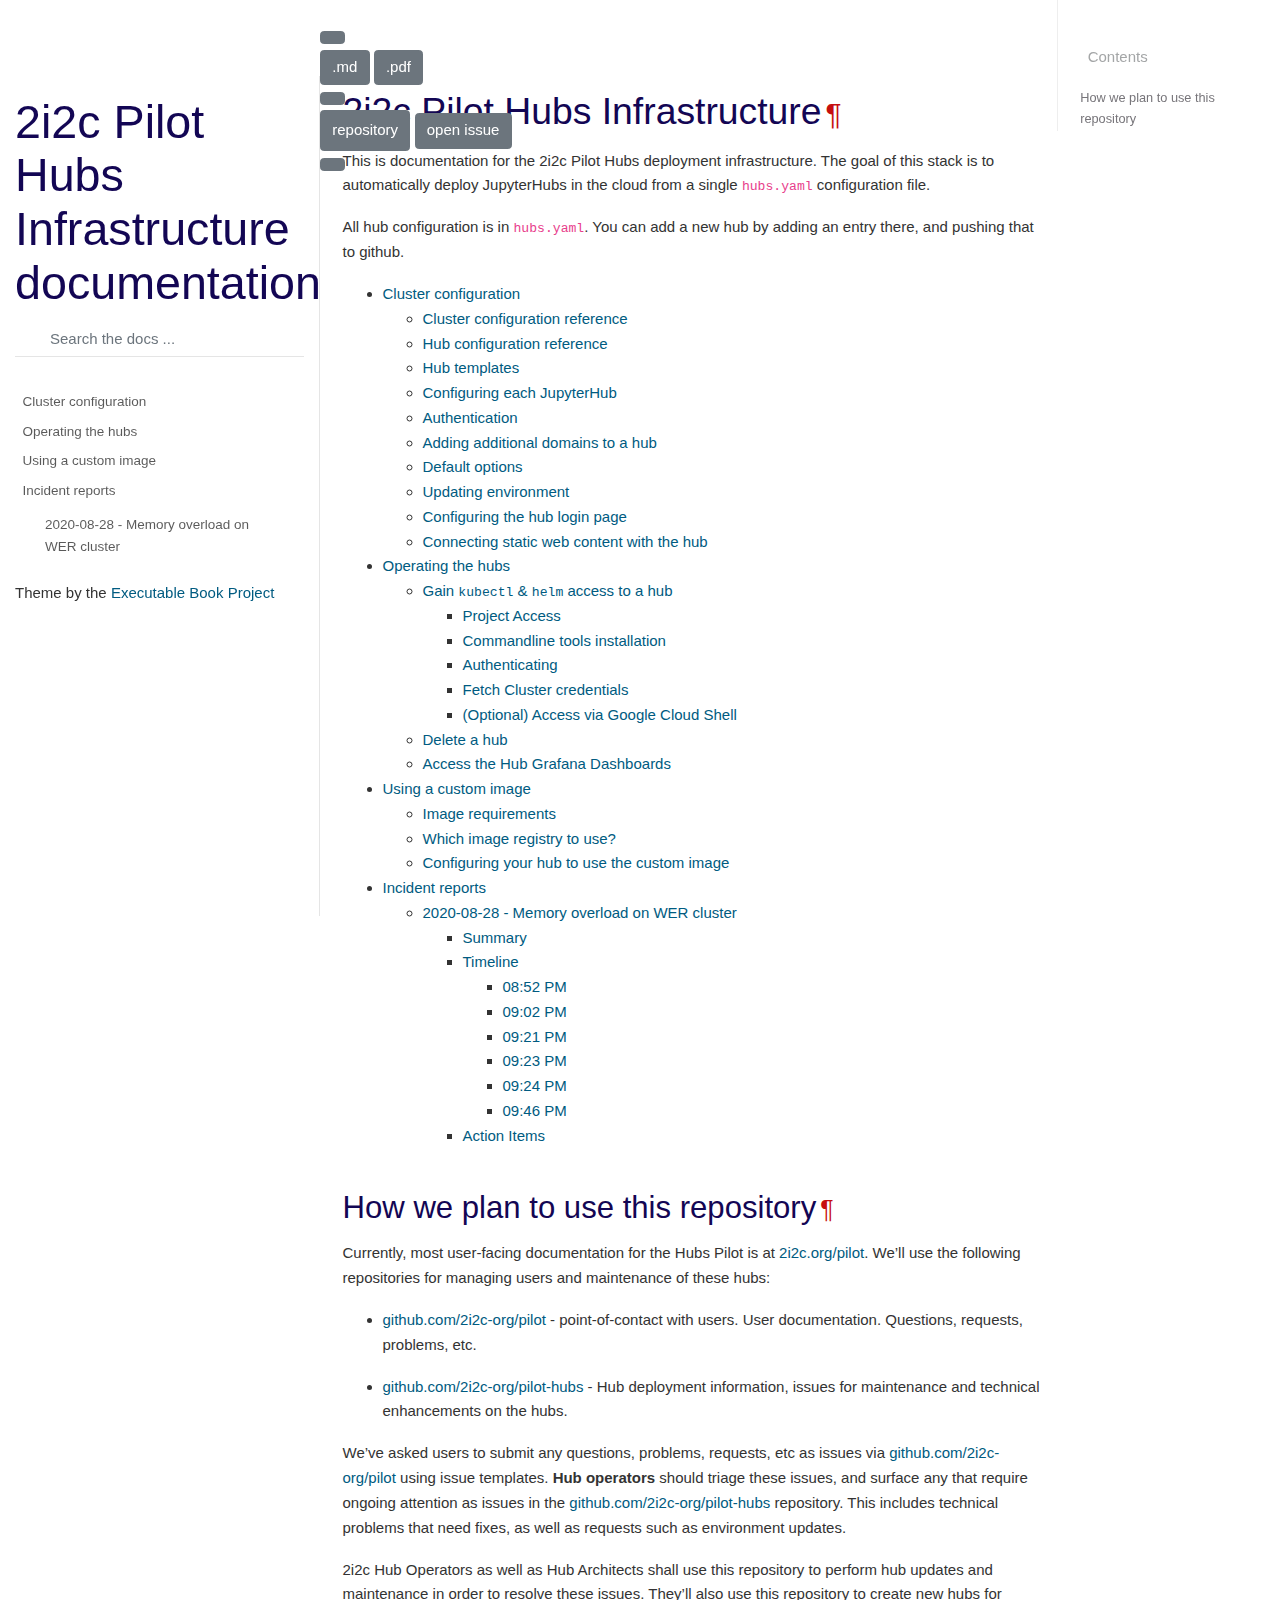
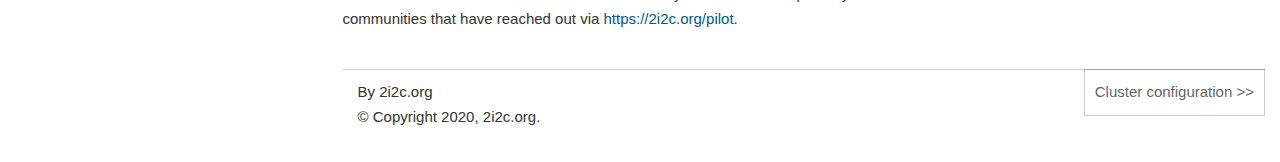
==== commit 1a5f9e53: "deploy: 8e76d48af942a5054298b00af519495e842da5d0" ====
--- a/index.html
+++ b/index.html
@@ -217,6 +217,7 @@
 <li class="toctree-l2"><a class="reference internal" href="configure.html#default-options">Default options</a></li>
 <li class="toctree-l2"><a class="reference internal" href="configure.html#updating-environment">Updating environment</a></li>
 <li class="toctree-l2"><a class="reference internal" href="configure.html#configuring-the-hub-login-page">Configuring the hub login page</a></li>
+<li class="toctree-l2"><a class="reference internal" href="configure.html#connecting-static-web-content-with-the-hub">Connecting static web content with the hub</a></li>
 </ul>
 </li>
 <li class="toctree-l1"><a class="reference internal" href="operate.html">Operating the hubs</a><ul>
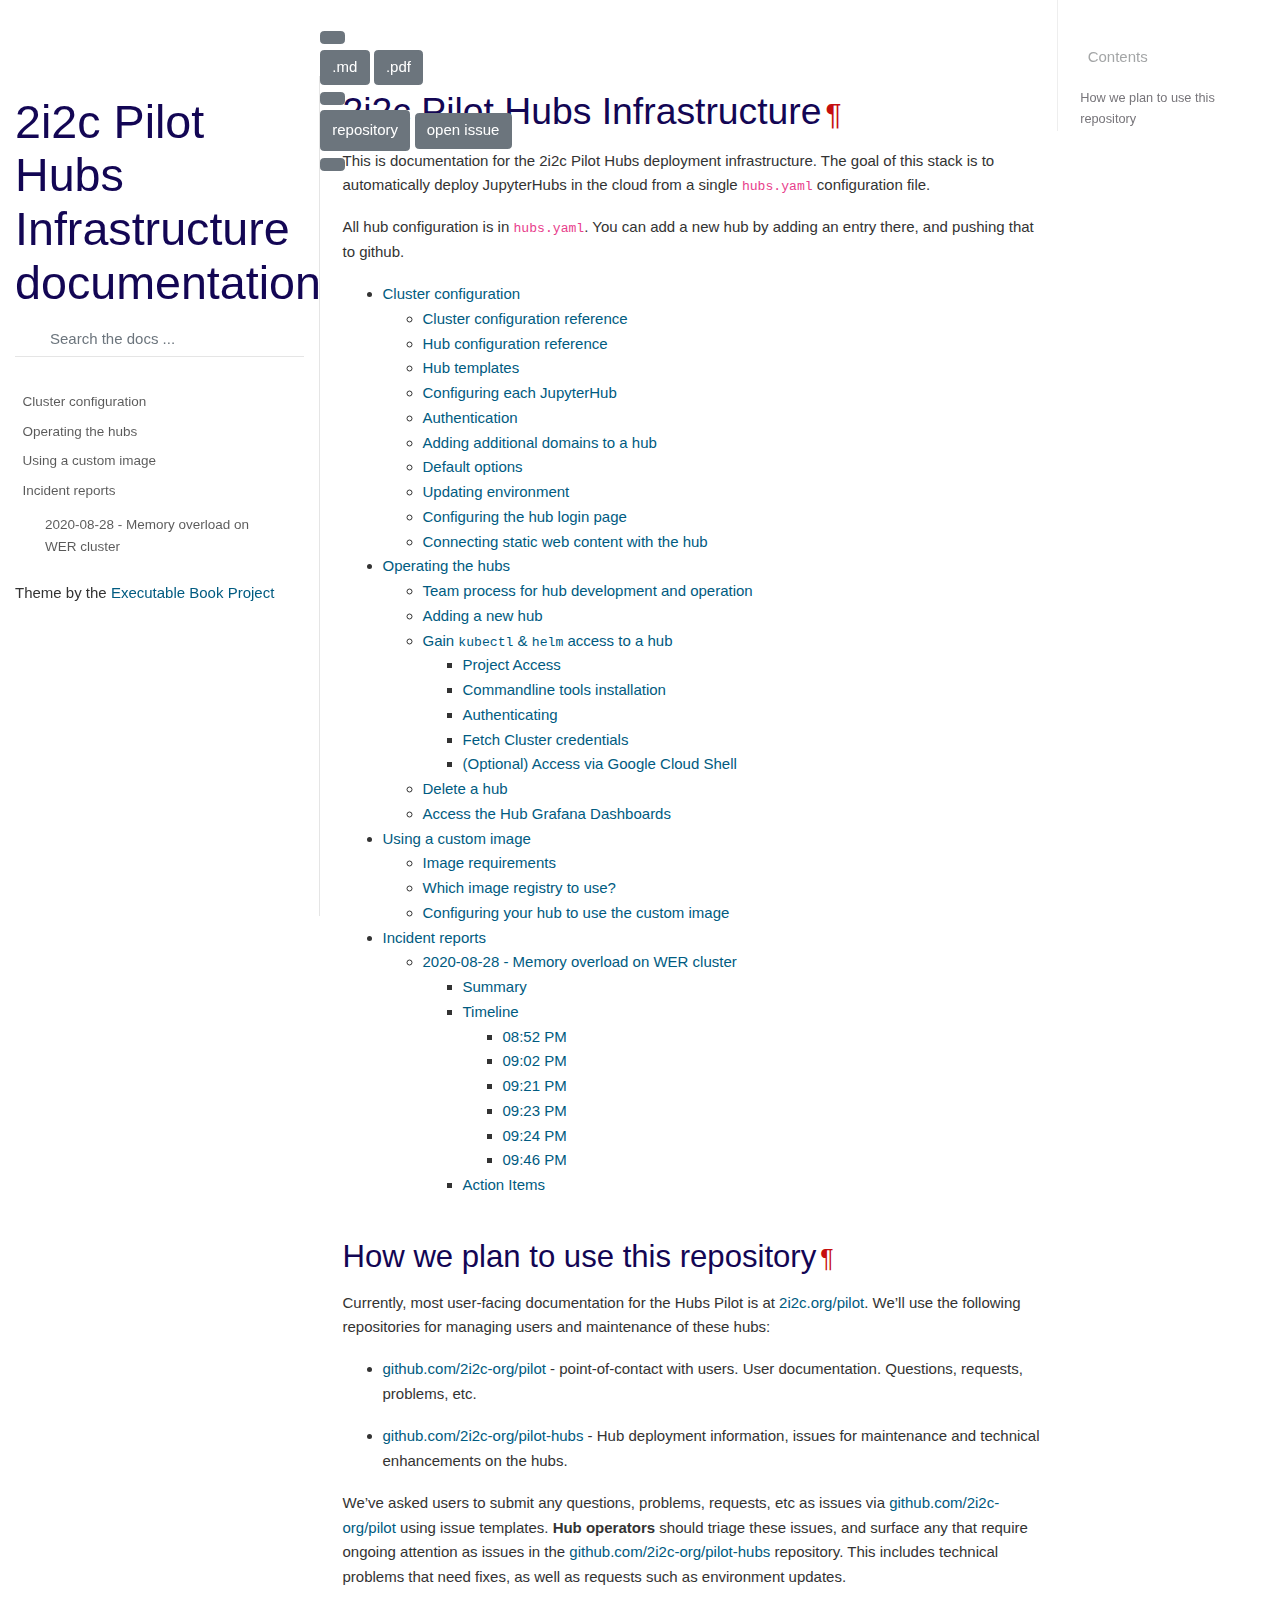
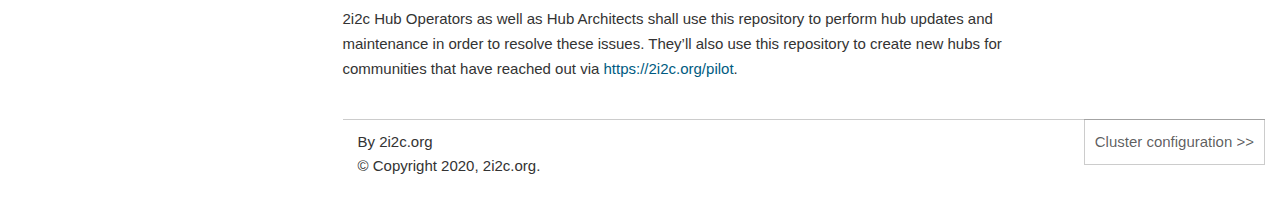
==== commit 79ed40fd: "deploy: 6edc84be2ef816dc9c2869792fbff864df1f9624" ====
--- a/index.html
+++ b/index.html
@@ -28,7 +28,6 @@
     <link rel="stylesheet" href="_static/pygments.css" type="text/css" />
     <link rel="stylesheet" href="_static/sphinx-book-theme.40e2e510f6b7d1648584402491bb10fe.css" type="text/css" />
     <link rel="stylesheet" type="text/css" href="_static/panels-main.c949a650a448cc0ae9fd3441c0e17fb0.css" />
-    <link rel="stylesheet" type="text/css" href="_static/panels-bootstrap.5fd3999ee7762ccc51105388f4a9d115.css" />
     <link rel="stylesheet" type="text/css" href="_static/panels-variables.06eb56fa6e07937060861dad626602ad.css" />
     
   <link rel="preload" as="script" href="_static/js/index.d3f166471bb80abb5163.js">
@@ -221,6 +220,8 @@
 </ul>
 </li>
 <li class="toctree-l1"><a class="reference internal" href="operate.html">Operating the hubs</a><ul>
+<li class="toctree-l2"><a class="reference internal" href="operate.html#team-process-for-hub-development-and-operation">Team process for hub development and operation</a></li>
+<li class="toctree-l2"><a class="reference internal" href="operate.html#adding-a-new-hub">Adding a new hub</a></li>
 <li class="toctree-l2"><a class="reference internal" href="operate.html#gain-kubectl-helm-access-to-a-hub">Gain <code class="docutils literal notranslate"><span class="pre">kubectl</span></code> &amp; <code class="docutils literal notranslate"><span class="pre">helm</span></code> access to a hub</a><ul>
 <li class="toctree-l3"><a class="reference internal" href="operate.html#project-access">Project Access</a></li>
 <li class="toctree-l3"><a class="reference internal" href="operate.html#commandline-tools-installation">Commandline tools installation</a></li>
